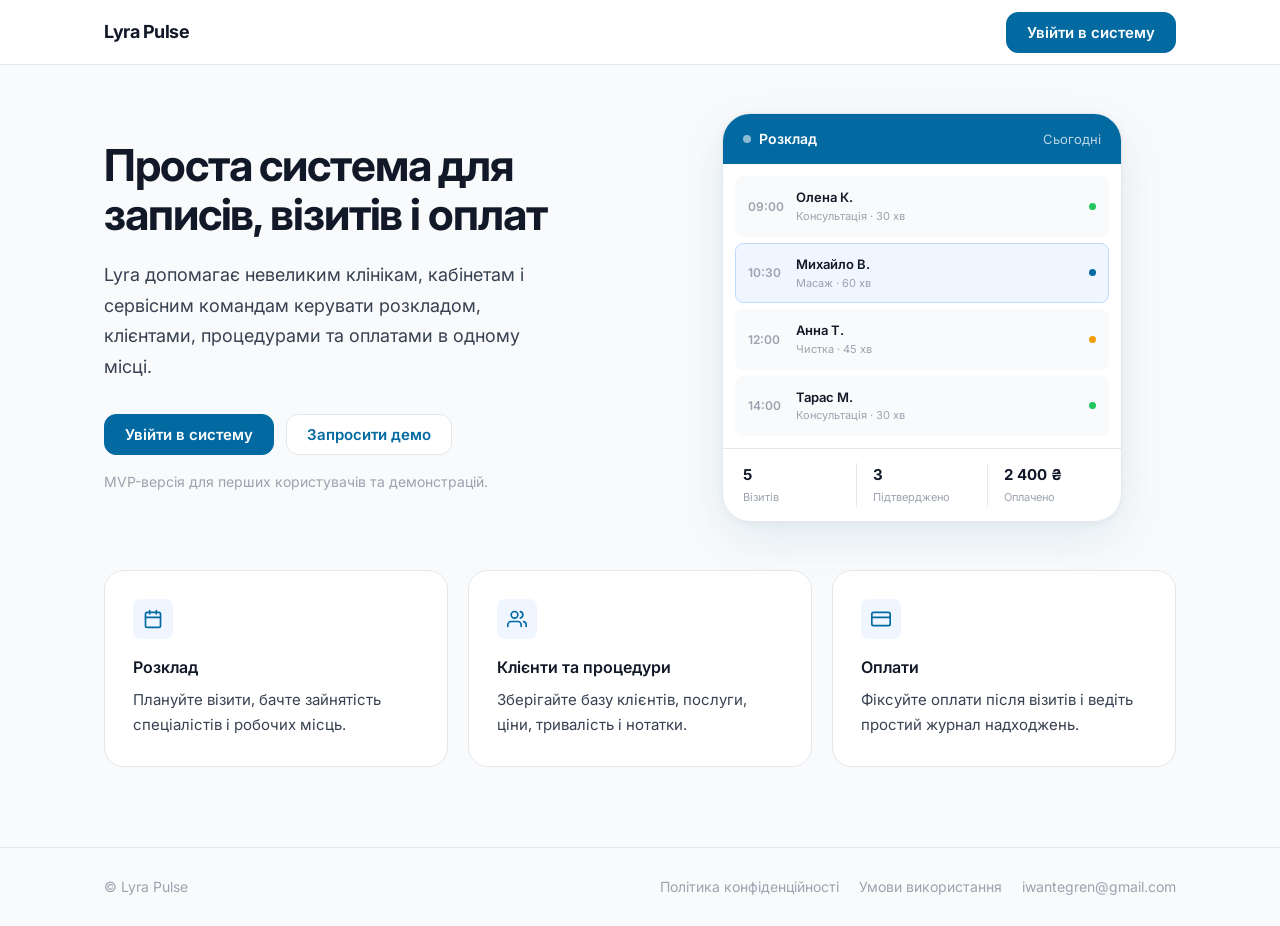
==== index.html @ bc2959c6 "initial content" ====
<!doctype html>
<html lang="uk">
  <head>
    <meta charset="UTF-8" />
    <meta name="viewport" content="width=device-width, initial-scale=1.0" />
    <title>Lyra Pulse - Проста система для записів, візитів і оплат</title>
    <meta
      name="description"
      content="Lyra Pulse допомагає невеликим клінікам і сервісним командам керувати розкладом, клієнтами, процедурами та оплатами."
    />
    <link rel="preconnect" href="https://fonts.googleapis.com" />
    <link rel="preconnect" href="https://fonts.gstatic.com" crossorigin />
    <link
      href="https://fonts.googleapis.com/css2?family=Inter:wght@400;600;700&display=swap"
      rel="stylesheet"
    />
    <link rel="icon" href="assets/icon.svg" type="image/svg+xml" />
    <link rel="stylesheet" href="styles.css" />
  </head>
  <body>
    <header class="site-header">
      <div class="container header-inner">
        <a href="index.html" class="logo">Lyra Pulse</a>
        <a
          href="https://app.lyra-pulse.com"
          class="btn btn-primary"
          target="_blank"
          rel="noopener noreferrer"
        >
          Увійти в систему
        </a>
      </div>
    </header>

    <main>
      <!-- Hero -->
      <section class="hero">
        <div class="container hero-inner">
          <div class="hero-text">
            <h1 class="hero-headline">
              Проста система для записів, візитів і оплат
            </h1>
            <p class="hero-subtitle">
              Lyra допомагає невеликим клінікам, кабінетам і сервісним командам
              керувати розкладом, клієнтами, процедурами та оплатами в одному
              місці.
            </p>
            <div class="hero-actions">
              <a
                href="https://app.lyra-pulse.com"
                class="btn btn-primary"
                target="_blank"
                rel="noopener noreferrer"
              >
                Увійти в систему
              </a>
              <a
                href="mailto:iwantegren@gmail.com?subject=Lyra%20Pulse%20demo"
                class="btn btn-secondary"
              >
                Запросити демо
              </a>
            </div>
            <p class="hero-trust">
              MVP-версія для перших користувачів та демонстрацій.
            </p>
          </div>

          <div class="hero-preview">
            <div
              class="preview-card"
              role="img"
              aria-label="Попередній перегляд інтерфейсу Lyra Pulse"
            >
              <div class="preview-topbar">
                <div class="preview-brand">
                  <span class="preview-brand-dot"></span>
                  <span class="preview-brand-name">Розклад</span>
                </div>
                <span class="preview-today">Сьогодні</span>
              </div>
              <div class="preview-list">
                <div class="preview-appt">
                  <span class="preview-time">09:00</span>
                  <div class="preview-appt-body">
                    <span class="preview-appt-name">Олена К.</span>
                    <span class="preview-appt-svc">Консультація · 30 хв</span>
                  </div>
                  <span class="preview-dot dot-green"></span>
                </div>
                <div class="preview-appt is-active">
                  <span class="preview-time">10:30</span>
                  <div class="preview-appt-body">
                    <span class="preview-appt-name">Михайло В.</span>
                    <span class="preview-appt-svc">Масаж · 60 хв</span>
                  </div>
                  <span class="preview-dot dot-blue"></span>
                </div>
                <div class="preview-appt">
                  <span class="preview-time">12:00</span>
                  <div class="preview-appt-body">
                    <span class="preview-appt-name">Анна Т.</span>
                    <span class="preview-appt-svc">Чистка · 45 хв</span>
                  </div>
                  <span class="preview-dot dot-amber"></span>
                </div>
                <div class="preview-appt">
                  <span class="preview-time">14:00</span>
                  <div class="preview-appt-body">
                    <span class="preview-appt-name">Тарас М.</span>
                    <span class="preview-appt-svc">Консультація · 30 хв</span>
                  </div>
                  <span class="preview-dot dot-green"></span>
                </div>
              </div>
              <div class="preview-summary">
                <div class="preview-stat">
                  <span class="stat-val">5</span>
                  <span class="stat-lbl">Візитів</span>
                </div>
                <div class="preview-stat">
                  <span class="stat-val">3</span>
                  <span class="stat-lbl">Підтверджено</span>
                </div>
                <div class="preview-stat">
                  <span class="stat-val">2&nbsp;400&nbsp;₴</span>
                  <span class="stat-lbl">Оплачено</span>
                </div>
              </div>
            </div>
          </div>
        </div>
      </section>

      <!-- Features -->
      <section class="features" aria-label="Можливості">
        <div class="container">
          <div class="features-grid">
            <div class="feature-card">
              <div class="feature-icon" aria-hidden="true">
                <svg
                  width="20"
                  height="20"
                  viewBox="0 0 24 24"
                  fill="none"
                  stroke="currentColor"
                  stroke-width="2"
                  stroke-linecap="round"
                  stroke-linejoin="round"
                >
                  <rect x="3" y="4" width="18" height="18" rx="2" ry="2"></rect>
                  <line x1="16" y1="2" x2="16" y2="6"></line>
                  <line x1="8" y1="2" x2="8" y2="6"></line>
                  <line x1="3" y1="10" x2="21" y2="10"></line>
                </svg>
              </div>
              <h3 class="feature-title">Розклад</h3>
              <p class="feature-text">
                Плануйте візити, бачте зайнятість спеціалістів і робочих місць.
              </p>
            </div>

            <div class="feature-card">
              <div class="feature-icon" aria-hidden="true">
                <svg
                  width="20"
                  height="20"
                  viewBox="0 0 24 24"
                  fill="none"
                  stroke="currentColor"
                  stroke-width="2"
                  stroke-linecap="round"
                  stroke-linejoin="round"
                >
                  <path d="M17 21v-2a4 4 0 0 0-4-4H5a4 4 0 0 0-4 4v2"></path>
                  <circle cx="9" cy="7" r="4"></circle>
                  <path d="M23 21v-2a4 4 0 0 0-3-3.87"></path>
                  <path d="M16 3.13a4 4 0 0 1 0 7.75"></path>
                </svg>
              </div>
              <h3 class="feature-title">Клієнти та процедури</h3>
              <p class="feature-text">
                Зберігайте базу клієнтів, послуги, ціни, тривалість і нотатки.
              </p>
            </div>

            <div class="feature-card">
              <div class="feature-icon" aria-hidden="true">
                <svg
                  width="20"
                  height="20"
                  viewBox="0 0 24 24"
                  fill="none"
                  stroke="currentColor"
                  stroke-width="2"
                  stroke-linecap="round"
                  stroke-linejoin="round"
                >
                  <rect x="1" y="4" width="22" height="16" rx="2" ry="2"></rect>
                  <line x1="1" y1="10" x2="23" y2="10"></line>
                </svg>
              </div>
              <h3 class="feature-title">Оплати</h3>
              <p class="feature-text">
                Фіксуйте оплати після візитів і ведіть простий журнал
                надходжень.
              </p>
            </div>
          </div>
        </div>
      </section>
    </main>

    <footer class="site-footer">
      <div class="container footer-inner">
        <span class="footer-copy">© Lyra Pulse</span>
        <nav class="footer-nav" aria-label="Нижня навігація">
          <a href="./privacy-policy.html">Політика конфіденційності</a>
          <a href="./terms-of-use.html">Умови використання</a>
          <a href="mailto:iwantegren@gmail.com">iwantegren@gmail.com</a>
        </nav>
      </div>
    </footer>
  </body>
</html>
---- styles.css ----
/* ─────────────────────────────────────────────────────
   Lyra Pulse — landing styles
   ───────────────────────────────────────────────────── */

*, *::before, *::after {
  box-sizing: border-box;
  margin: 0;
  padding: 0;
}

:root {
  --accent:       #0369a1;
  --accent-dark:  #075985;
  --bg:           #f9fafb;
  --text:         #374151;
  --border:       #e5e7eb;
  --text-light:   #9ca3af;
  --white:        #ffffff;
  --ink:          #111827;

  --r-sm: 8px;
  --r-md: 12px;
  --r-lg: 20px;
  --r-xl: 28px;

  --max-w: 1120px;
}

body {
  font-family: "Geist", "Geist Sans", Inter, system-ui, -apple-system,
               BlinkMacSystemFont, "Segoe UI", sans-serif;
  background: var(--bg);
  color: var(--text);
  font-size: 16px;
  line-height: 1.6;
  -webkit-font-smoothing: antialiased;
  -moz-osx-font-smoothing: grayscale;
  min-height: 100vh;
  display: flex;
  flex-direction: column;
}

main {
  flex: 1;
  display: flex;
  flex-direction: column;
}

.hero {
  flex: 1;
  display: flex;
  align-items: center;
}

/* ── Container ──────────────────────────────────────── */

.container {
  max-width: var(--max-w);
  margin: 0 auto;
  padding: 0 24px;
}

/* ── Buttons ────────────────────────────────────────── */

.btn {
  display: inline-flex;
  align-items: center;
  justify-content: center;
  padding: 12px 20px;
  border-radius: var(--r-md);
  font-family: inherit;
  font-size: 15px;
  font-weight: 600;
  line-height: 1;
  text-decoration: none;
  cursor: pointer;
  transition: background-color .15s ease, border-color .15s ease;
  white-space: nowrap;
  border: 1px solid transparent;
}

.btn-primary {
  background: var(--accent);
  color: var(--white);
  border-color: var(--accent);
}
.btn-primary:hover {
  background: var(--accent-dark);
  border-color: var(--accent-dark);
}

.btn-secondary {
  background: var(--white);
  color: var(--accent);
  border-color: var(--border);
}
.btn-secondary:hover {
  border-color: var(--accent);
}

/* ── Header ─────────────────────────────────────────── */

.site-header {
  position: sticky;
  top: 0;
  z-index: 50;
  background: var(--white);
  border-bottom: 1px solid var(--border);
}

.header-inner {
  display: flex;
  align-items: center;
  justify-content: space-between;
  height: 64px;
}

.logo {
  font-size: 18px;
  font-weight: 700;
  color: var(--ink);
  text-decoration: none;
  letter-spacing: -.025em;
}

/* ── Hero ───────────────────────────────────────────── */

.hero {
  padding: 48px 0;
}

.hero-inner {
  display: grid;
  grid-template-columns: 1fr 1fr;
  gap: 56px;
  align-items: center;
}

.hero-label {
  display: inline-block;
  font-size: 12px;
  font-weight: 600;
  color: var(--accent);
  letter-spacing: .1em;
  text-transform: uppercase;
  margin-bottom: 16px;
}

.hero-headline {
  font-size: 44px;
  font-weight: 700;
  color: var(--ink);
  line-height: 1.13;
  letter-spacing: -.025em;
  margin-bottom: 20px;
}

.hero-subtitle {
  font-size: 18px;
  line-height: 1.7;
  margin-bottom: 32px;
  max-width: 460px;
}

.hero-actions {
  display: flex;
  gap: 12px;
  flex-wrap: wrap;
  margin-bottom: 16px;
}

.hero-trust {
  font-size: 14px;
  color: var(--text-light);
}

/* Preview card */

.hero-preview {
  display: flex;
  justify-content: center;
  align-items: flex-start;
}

.preview-card {
  width: 100%;
  max-width: 400px;
  background: var(--white);
  border-radius: var(--r-xl);
  border: 1px solid var(--border);
  overflow: hidden;
  box-shadow:
    0 16px 48px rgba(3, 105, 161, .10),
    0 2px 8px rgba(0, 0, 0, .04);
}

.preview-topbar {
  background: var(--accent);
  padding: 14px 20px;
  display: flex;
  align-items: center;
  justify-content: space-between;
}

.preview-brand {
  display: flex;
  align-items: center;
  gap: 8px;
}

.preview-brand-dot {
  width: 8px;
  height: 8px;
  border-radius: 50%;
  background: rgba(255, 255, 255, .55);
}

.preview-brand-name {
  font-size: 14px;
  font-weight: 600;
  color: #fff;
}

.preview-today {
  font-size: 13px;
  color: rgba(255, 255, 255, .72);
}

.preview-list {
  padding: 12px;
  display: flex;
  flex-direction: column;
  gap: 6px;
}

.preview-appt {
  display: flex;
  align-items: center;
  gap: 10px;
  padding: 10px 12px;
  border-radius: var(--r-sm);
  background: var(--bg);
  border: 1px solid transparent;
}

.preview-appt.is-active {
  background: #eff6ff;
  border-color: #bfdbfe;
}

.preview-time {
  font-size: 12px;
  font-weight: 600;
  color: var(--text-light);
  width: 38px;
  flex-shrink: 0;
}

.preview-appt-body {
  display: flex;
  flex-direction: column;
  flex: 1;
  min-width: 0;
}

.preview-appt-name {
  font-size: 13px;
  font-weight: 600;
  color: var(--ink);
  white-space: nowrap;
  overflow: hidden;
  text-overflow: ellipsis;
}

.preview-appt-svc {
  font-size: 11px;
  color: var(--text-light);
  white-space: nowrap;
  overflow: hidden;
  text-overflow: ellipsis;
}

.preview-dot {
  width: 7px;
  height: 7px;
  border-radius: 50%;
  flex-shrink: 0;
}

.dot-green { background: #22c55e; }
.dot-blue  { background: var(--accent); }
.dot-amber { background: #f59e0b; }

.preview-summary {
  display: flex;
  align-items: stretch;
  border-top: 1px solid var(--border);
  padding: 14px 20px;
}

.preview-stat {
  flex: 1;
  display: flex;
  flex-direction: column;
  gap: 2px;
}

.preview-stat + .preview-stat {
  border-left: 1px solid var(--border);
  padding-left: 16px;
  margin-left: 16px;
}

.stat-val {
  font-size: 15px;
  font-weight: 700;
  color: var(--ink);
}

.stat-lbl {
  font-size: 11px;
  color: var(--text-light);
}

/* ── Features ───────────────────────────────────────── */

.features {
  padding: 0 0 80px;
}

.features-grid {
  display: grid;
  grid-template-columns: repeat(3, 1fr);
  gap: 20px;
}

.feature-card {
  background: var(--white);
  border: 1px solid var(--border);
  border-radius: var(--r-lg);
  padding: 28px;
}

.feature-icon {
  width: 40px;
  height: 40px;
  border-radius: var(--r-sm);
  background: #eff6ff;
  color: var(--accent);
  display: flex;
  align-items: center;
  justify-content: center;
  margin-bottom: 16px;
}

.feature-icon svg {
  display: block;
}

.feature-title {
  font-size: 16px;
  font-weight: 600;
  color: var(--ink);
  margin-bottom: 8px;
}

.feature-text {
  font-size: 15px;
  color: var(--text);
  line-height: 1.65;
}

/* ── Footer ─────────────────────────────────────────── */

.site-footer {
  border-top: 1px solid var(--border);
  padding: 28px 0;
}

.footer-inner {
  display: flex;
  align-items: center;
  justify-content: space-between;
  gap: 16px;
  flex-wrap: wrap;
}

.footer-copy {
  font-size: 14px;
  color: var(--text-light);
}

.footer-nav {
  display: flex;
  gap: 20px;
  flex-wrap: wrap;
}

.footer-nav a {
  font-size: 14px;
  color: var(--text-light);
  text-decoration: none;
  transition: color .15s;
}

.footer-nav a:hover {
  color: var(--text);
}

/* ── Legal pages ────────────────────────────────────── */

.legal-wrap {
  max-width: 720px;
  margin: 0 auto;
  padding: 56px 24px 80px;
}

.legal-wrap h1 {
  font-size: 32px;
  font-weight: 700;
  color: var(--ink);
  letter-spacing: -.02em;
  margin-bottom: 8px;
}

.legal-date {
  font-size: 14px;
  color: var(--text-light);
  display: block;
  margin-bottom: 40px;
}

.legal-wrap h2 {
  font-size: 17px;
  font-weight: 600;
  color: var(--ink);
  margin-top: 40px;
  margin-bottom: 8px;
}

.legal-wrap h3 {
  font-size: 15px;
  font-weight: 600;
  color: var(--ink);
  margin-top: 24px;
  margin-bottom: 6px;
}

.legal-wrap p {
  font-size: 16px;
  color: var(--text);
  line-height: 1.75;
}

.legal-wrap p + p {
  margin-top: 12px;
}

.legal-wrap ul {
  padding-left: 20px;
  margin-top: 8px;
}

.legal-wrap li {
  font-size: 16px;
  color: var(--text);
  line-height: 1.75;
}

.legal-wrap li + li {
  margin-top: 4px;
}

.legal-wrap a {
  color: var(--accent);
  text-decoration: underline;
}

/* ── Responsive ─────────────────────────────────────── */

@media (max-width: 840px) {
  .hero-inner {
    grid-template-columns: 1fr;
    gap: 40px;
  }

  .features-grid {
    grid-template-columns: repeat(2, 1fr);
  }
}

@media (max-width: 640px) {
  .container {
    padding: 0 16px;
  }

  .hero {
    padding: 40px 0;
  }

  .hero-headline {
    font-size: 32px;
    line-height: 1.2;
  }

  .hero-subtitle {
    font-size: 16px;
  }

  .features {
    padding: 0 0 60px;
  }

  .features-grid {
    grid-template-columns: 1fr;
  }

  .footer-inner {
    flex-direction: column;
    align-items: flex-start;
  }

  .footer-nav {
    flex-direction: column;
    gap: 8px;
  }

  .legal-wrap {
    padding: 40px 16px 60px;
  }

  .legal-wrap h1 {
    font-size: 26px;
  }
}
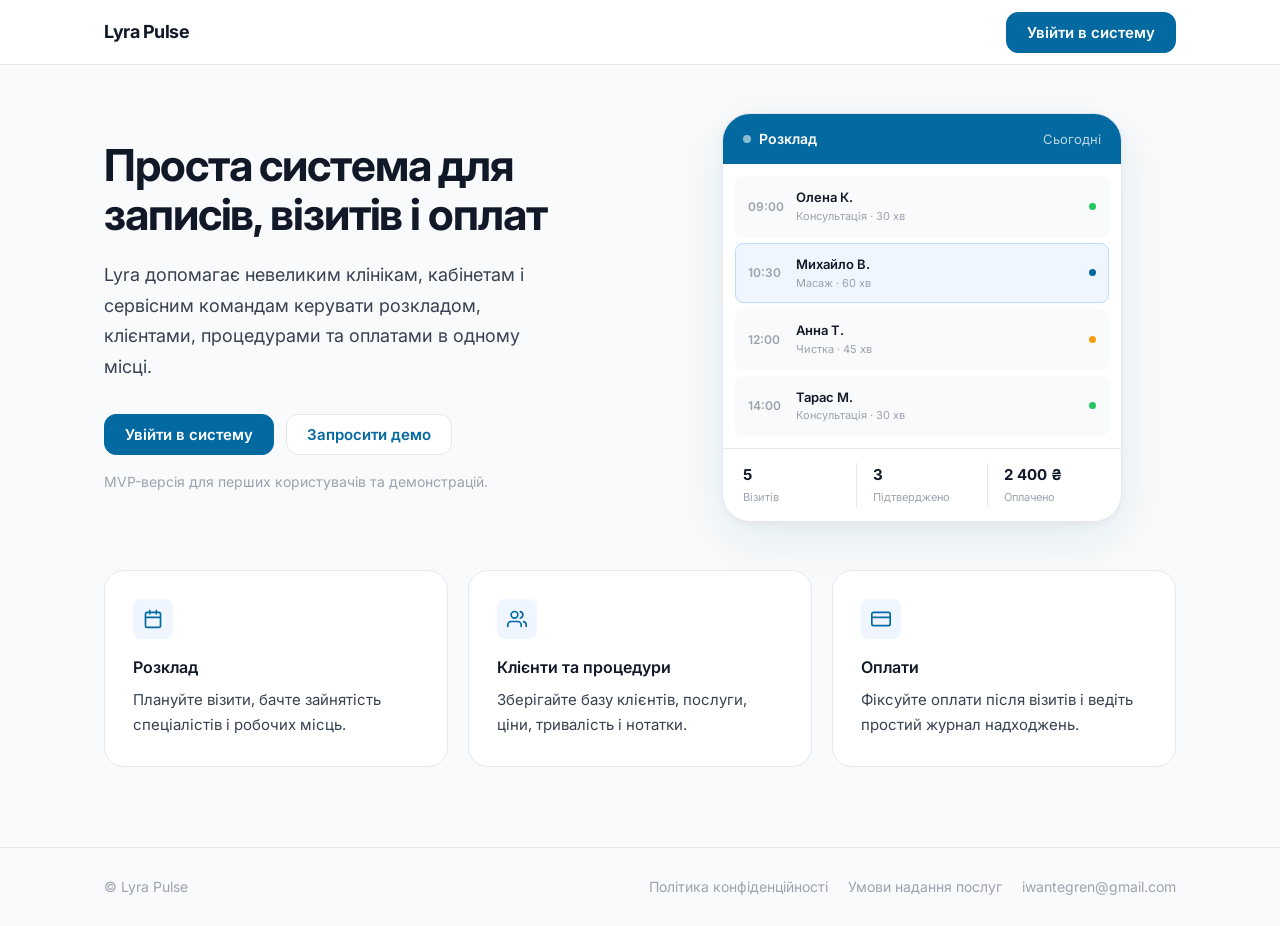
==== commit ab05d3d1: "rename terms of service" ====
--- a/index.html
+++ b/index.html
@@ -216,7 +216,7 @@
         <span class="footer-copy">© Lyra Pulse</span>
         <nav class="footer-nav" aria-label="Нижня навігація">
           <a href="./privacy-policy.html">Політика конфіденційності</a>
-          <a href="./terms-of-use.html">Умови використання</a>
+          <a href="./terms-of-service.html">Умови надання послуг</a>
           <a href="mailto:iwantegren@gmail.com">iwantegren@gmail.com</a>
         </nav>
       </div>
